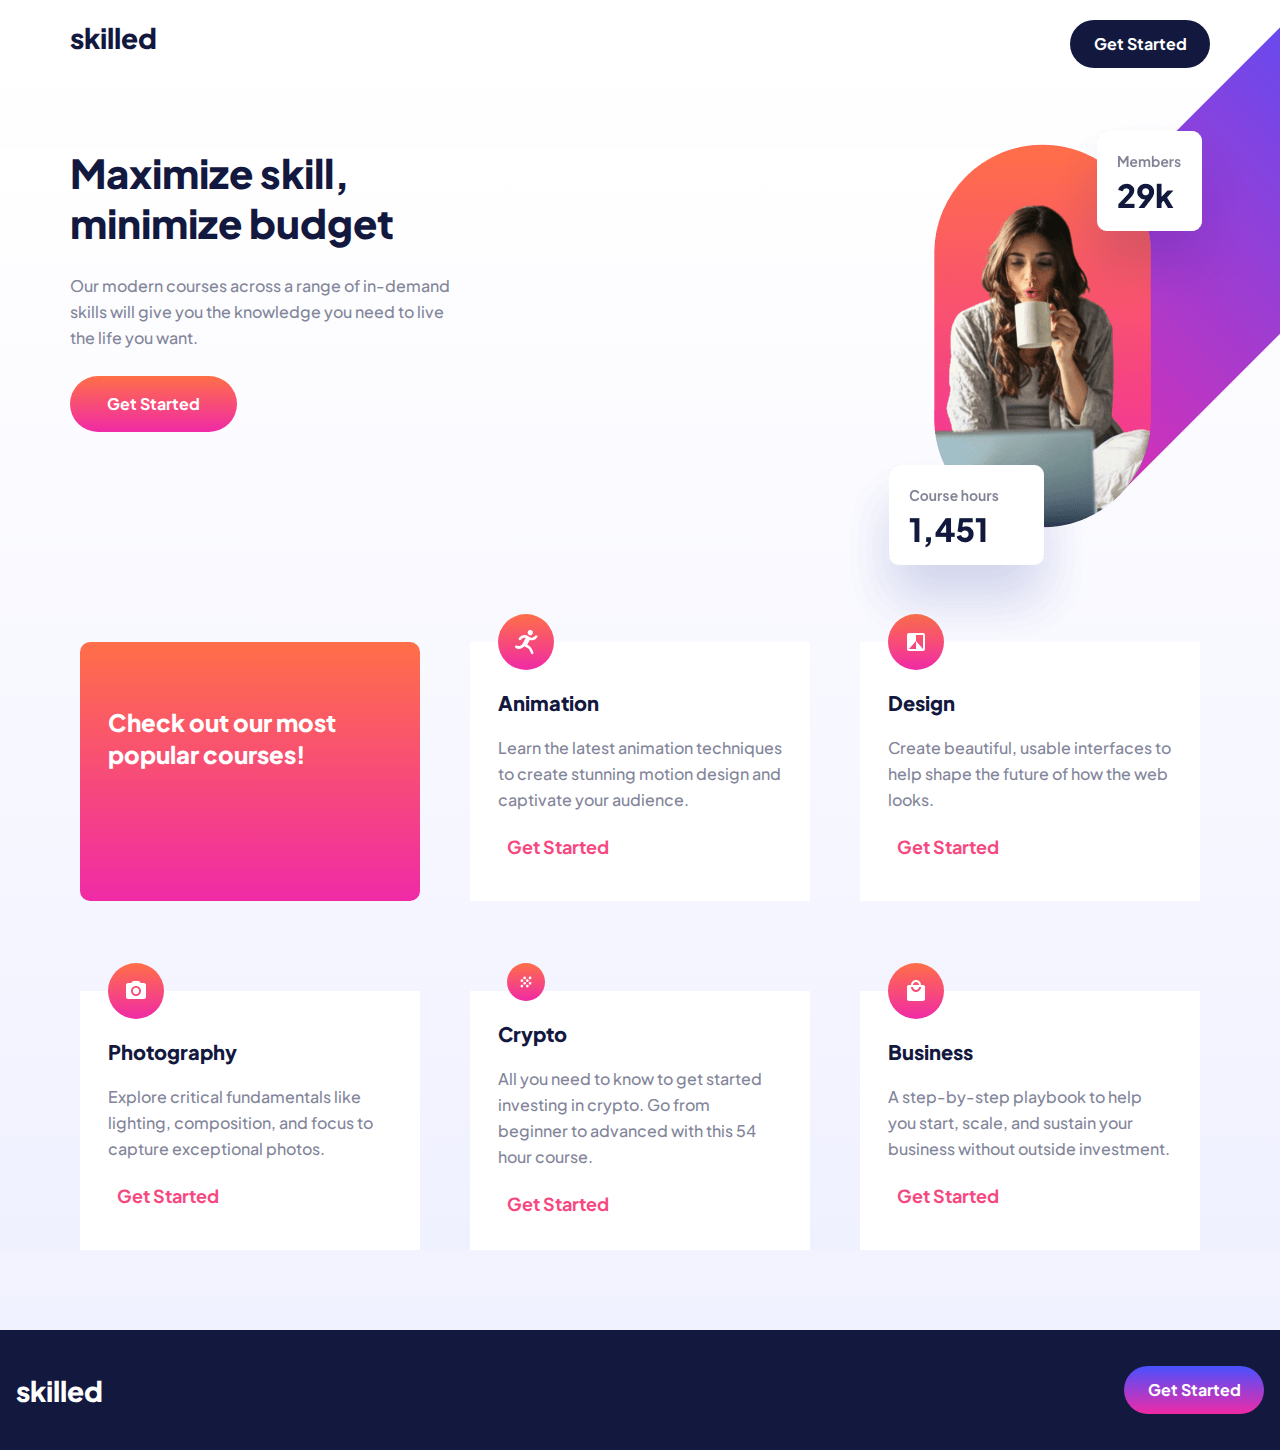
==== index.html @ 927209ea "first commit" ====
<!DOCTYPE html>
<html lang="en">

<head>
  <link rel="stylesheet" href="./reset.css">
  <link rel="preconnect" href="https://fonts.googleapis.com">
  <link rel="preconnect" href="https://fonts.gstatic.com" crossorigin>
  <link href="https://fonts.googleapis.com/css2?family=Plus+Jakarta+Sans:wght@400;500;700;800&display=swap"
    rel="stylesheet">
  <link rel="stylesheet" href="style.css">
  <meta charset="UTF-8">
  <meta http-equiv="X-UA-Compatible" content="IE=edge">
  <meta name="viewport" content="width=device-width, initial-scale=1.0">
  <title>Document</title>
</head>


<body>
  <header>
    <h2 class="header-h2">
      skilled
    </h2>
    <button class="header-button">
      Get Started
    </button>
  </header>
  <main>
    <div class="budget">
      <h1 class="budget-h1">Maximize skill,
        minimize budget</h1>
      <p class="budget-p">Our modern courses across a range of in-demand skills will give you the knowledge you need to
        live the life you
        want.</p>
      <button class="budget-button">Get Started</button>
    </div>
    <div class="profile-picture">
      <img class="mobile-image" src="./image-hero-mobile.png" alt="hero">
      <img class="tablet-image" src="./image-hero-tablet.png" alt="hero">
    </div>


    <div class="card-conteiner">
      <div class="card-header">
        <h5 class="section-h5">
          Check out our most popular courses!
        </h5>
      </div>

      <div class="card">
        <svg width="56" height="56" xmlns="http://www.w3.org/2000/svg">
          <defs>
            <linearGradient x1="50%" y1="0%" x2="50%" y2="100%" id="a">
              <stop stop-color="#FF6F48" offset="0%" />
              <stop stop-color="#F02AA6" offset="100%" />
            </linearGradient>
          </defs>
          <g fill="none" fill-rule="evenodd">
            <circle fill="url(#a)" cx="28" cy="28" r="28" />
            <path
              d="M33.97 20.678c.565-.498.893-1.21.906-1.962A2.706 2.706 0 0 0 32.16 16a2.794 2.794 0 0 0-1.66.603 2.825 2.825 0 0 0-.854 1.962 2.69 2.69 0 0 0 4.325 2.113Zm-8.752.453c0 .05-.05.05-.1.1v.05a6.308 6.308 0 0 0-2.919 1.41c-.503.473-.958.995-1.358 1.559-1.006 1.408 1.358 2.766 2.315 1.358 1.257-1.762 2.816-2.264 4.527-1.71a141.96 141.96 0 0 0-2.717 5.181c-1.107 2.163-3.47 3.874-5.786 2.566a1.402 1.402 0 1 0-1.508 2.364 6.826 6.826 0 0 0 8.704-1.66c.05 0 .153.05.2.05 1.5.624 2.907 1.454 4.177 2.466.603.502 1.66 3.065 2.263 4.376a1.392 1.392 0 0 0 2.113.452c.393-.382.476-.982.202-1.456-.705-1.456-1.862-4.427-2.818-5.135a31.566 31.566 0 0 0-2.364-1.762l.1-.1a16.972 16.972 0 0 0-1.006-.605c.856-1.609 1.711-3.168 2.616-4.728 2.11.667 4.415.19 6.087-1.258.517-.46.973-.984 1.358-1.56.956-1.257-.905-2.515-2.012-1.66a.709.709 0 0 0-.153.202 4.36 4.36 0 0 1-2.013 1.66c-.05.05-.1.05-.1.1h-.051a4.146 4.146 0 0 1-3.622-.452l.101-.101h.05a.383.383 0 0 0-.201-.1 9.292 9.292 0 0 0-.956-.554 7.258 7.258 0 0 0-5.134-1.056l.005.003Z"
              fill="#FFF" fill-rule="nonzero" />
          </g>
        </svg>
        <div class="card-text-conteiner">
          <h3>
            Animation
          </h3>
          <p class="card-p">
            Learn the latest animation techniques to create stunning motion design and captivate your audience.
          </p>
          <button class="card-button">
            Get Started
          </button>
        </div>
      </div>


      <div class="card">
        <svg width="56" height="56" xmlns="http://www.w3.org/2000/svg" xmlns:xlink="http://www.w3.org/1999/xlink">
          <defs>
            <linearGradient x1="50%" y1="0%" x2="50%" y2="100%" id="a">
              <stop stop-color="#FF6F48" offset="0%" />
              <stop stop-color="#F02AA6" offset="100%" />
            </linearGradient>
            <path
              d="M16 0H2C.9 0 0 .9 0 2v14c0 1.1.9 2 2 2h14c1.1 0 2-.9 2-2V2c0-1.1-.9-2-2-2Zm0 16L9 8v8H2l7-8V2h7v14Z"
              id="b" />
          </defs>
          <g fill="none" fill-rule="evenodd">
            <circle fill="url(#a)" cx="28" cy="28" r="28" />
            <use fill="#FFF" xlink:href="#b" transform="translate(19 19)" />
          </g>
        </svg>
        <div class="card-text-conteiner">
          <h3>
            Design
          </h3>
          <p class="card-p">
            Create beautiful, usable interfaces to help shape the future of how the web looks.
          </p>
          <button class="card-button">
            Get Started
          </button>
        </div>
      </div>


      <div class="card">
        <svg width="56" height="56" viewBox="0 0 56 56" fill="none" xmlns="http://www.w3.org/2000/svg">
          <g id="Group 17">
          <circle id="Oval" cx="28" cy="28" r="28" fill="url(#paint0_linear_0_469)"/>
          <path id="Mask" fill-rule="evenodd" clip-rule="evenodd" d="M25 18L23.17 20H20C18.9 20 18 20.9 18 22V34C18 35.1 18.9 36 20 36H36C37.1 36 38 35.1 38 34V22C38 20.9 37.1 20 36 20H32.83L31 18H25ZM31.2 28C31.2 29.7673 29.7673 31.2 28 31.2C26.2327 31.2 24.8 29.7673 24.8 28C24.8 26.2327 26.2327 24.8 28 24.8C29.7673 24.8 31.2 26.2327 31.2 28ZM23 28C23 30.76 25.24 33 28 33C30.76 33 33 30.76 33 28C33 25.24 30.76 23 28 23C25.24 23 23 25.24 23 28Z" fill="white"/>
          <mask id="mask0_0_469" style="mask-type:luminance" maskUnits="userSpaceOnUse" x="18" y="18" width="20" height="18">
          <path id="Mask_2" fill-rule="evenodd" clip-rule="evenodd" d="M25 18L23.17 20H20C18.9 20 18 20.9 18 22V34C18 35.1 18.9 36 20 36H36C37.1 36 38 35.1 38 34V22C38 20.9 37.1 20 36 20H32.83L31 18H25ZM31.2 28C31.2 29.7673 29.7673 31.2 28 31.2C26.2327 31.2 24.8 29.7673 24.8 28C24.8 26.2327 26.2327 24.8 28 24.8C29.7673 24.8 31.2 26.2327 31.2 28ZM23 28C23 30.76 25.24 33 28 33C30.76 33 33 30.76 33 28C33 25.24 30.76 23 28 23C25.24 23 23 25.24 23 28Z" fill="white"/>
          </mask>
          <g mask="url(#mask0_0_469)">
          </g>
          </g>
          <defs>
          <linearGradient id="paint0_linear_0_469" x1="0" y1="0" x2="0" y2="56" gradientUnits="userSpaceOnUse">
          <stop stop-color="#FF6F48"/>
          <stop offset="1" stop-color="#F02AA6"/>
          </linearGradient>
          </defs>
          </svg>
          
        <div class="card-text-conteiner">
          <h3>
            Photography
          </h3>
          <p class="card-p">
            Explore critical fundamentals like lighting, composition, and focus to capture exceptional photos.
          </p>
          <button class="card-button">
            Get Started
          </button>
        </div>
      </div>


      
      <div class="card">
        <svg width="56" height="56" viewBox="0 0 56 56" fill="none" xmlns="http://www.w3.org/2000/svg">
          <g id="Group 20">
          <circle id="Oval" cx="28" cy="28" r="28" fill="url(#paint0_linear_0_443)"/>
          <path id="Mask" fill-rule="evenodd" clip-rule="evenodd" d="M26 28C24.9 28 24 28.9 24 30C24 31.1 24.9 32 26 32C27.1 32 28 31.1 28 30C28 28.9 27.1 28 26 28ZM22 24C20.9 24 20 24.9 20 26C20 27.1 20.9 28 22 28C23.1 28 24 27.1 24 26C24 24.9 23.1 24 22 24ZM22 32C20.9 32 20 32.9 20 34C20 35.1 20.9 36 22 36C23.1 36 24 35.1 24 34C24 32.9 23.1 32 22 32ZM34 24C35.1 24 36 23.1 36 22C36 20.9 35.1 20 34 20C32.9 20 32 20.9 32 22C32 23.1 32.9 24 34 24ZM30 32C28.9 32 28 32.9 28 34C28 35.1 28.9 36 30 36C31.1 36 32 35.1 32 34C32 32.9 31.1 32 30 32ZM34 28C32.9 28 32 28.9 32 30C32 31.1 32.9 32 34 32C35.1 32 36 31.1 36 30C36 28.9 35.1 28 34 28ZM30 24C28.9 24 28 24.9 28 26C28 27.1 28.9 28 30 28C31.1 28 32 27.1 32 26C32 24.9 31.1 24 30 24ZM26 20C24.9 20 24 20.9 24 22C24 23.1 24.9 24 26 24C27.1 24 28 23.1 28 22C28 20.9 27.1 20 26 20Z" fill="white"/>
          <mask id="mask0_0_443" style="mask-type:luminance" maskUnits="userSpaceOnUse" x="20" y="20" width="16" height="16">
          <path id="Mask_2" fill-rule="evenodd" clip-rule="evenodd" d="M26 28C24.9 28 24 28.9 24 30C24 31.1 24.9 32 26 32C27.1 32 28 31.1 28 30C28 28.9 27.1 28 26 28ZM22 24C20.9 24 20 24.9 20 26C20 27.1 20.9 28 22 28C23.1 28 24 27.1 24 26C24 24.9 23.1 24 22 24ZM22 32C20.9 32 20 32.9 20 34C20 35.1 20.9 36 22 36C23.1 36 24 35.1 24 34C24 32.9 23.1 32 22 32ZM34 24C35.1 24 36 23.1 36 22C36 20.9 35.1 20 34 20C32.9 20 32 20.9 32 22C32 23.1 32.9 24 34 24ZM30 32C28.9 32 28 32.9 28 34C28 35.1 28.9 36 30 36C31.1 36 32 35.1 32 34C32 32.9 31.1 32 30 32ZM34 28C32.9 28 32 28.9 32 30C32 31.1 32.9 32 34 32C35.1 32 36 31.1 36 30C36 28.9 35.1 28 34 28ZM30 24C28.9 24 28 24.9 28 26C28 27.1 28.9 28 30 28C31.1 28 32 27.1 32 26C32 24.9 31.1 24 30 24ZM26 20C24.9 20 24 20.9 24 22C24 23.1 24.9 24 26 24C27.1 24 28 23.1 28 22C28 20.9 27.1 20 26 20Z" fill="white"/>
          </mask>
          <g mask="url(#mask0_0_443)">
          </g>
          </g>
          <defs>
          <linearGradient id="paint0_linear_0_443" x1="0" y1="0" x2="0" y2="56" gradientUnits="userSpaceOnUse">
          <stop stop-color="#FF6F48"/>
          <stop offset="1" stop-color="#F02AA6"/>
          </linearGradient>
          </defs>
          </svg>          
        <div class="card-text-conteiner">
          <h3>
            Crypto
          </h3>
          <p class="card-p">
            All you need to know to get started investing in crypto. Go from beginner to advanced with this 54 hour course.
          </p>
          <button class="card-button">
            Get Started
          </button>
        </div>
      </div>


      <div class="card">
        <svg width="56" height="56" viewBox="0 0 56 56" fill="none" xmlns="http://www.w3.org/2000/svg">
          <g id="Group 18">
          <circle id="Oval" cx="28" cy="28" r="28" fill="url(#paint0_linear_0_485)"/>
          <path id="Mask" fill-rule="evenodd" clip-rule="evenodd" d="M35 22H33C33 19.24 30.76 17 28 17C25.24 17 23 19.24 23 22H21C19.9 22 19.01 22.9 19.01 24L19 36C19 37.1 19.9 38 21 38H35C36.1 38 37 37.1 37 36V24C37 22.9 36.1 22 35 22ZM28 19C29.66 19 31 20.34 31 22H25C25 20.34 26.34 19 28 19ZM28 29C25.24 29 23 26.76 23 24H25C25 25.66 26.34 27 28 27C29.66 27 31 25.66 31 24H33C33 26.76 30.76 29 28 29Z" fill="white"/>
          <mask id="mask0_0_485" style="mask-type:luminance" maskUnits="userSpaceOnUse" x="19" y="17" width="18" height="21">
          <path id="Mask_2" fill-rule="evenodd" clip-rule="evenodd" d="M35 22H33C33 19.24 30.76 17 28 17C25.24 17 23 19.24 23 22H21C19.9 22 19.01 22.9 19.01 24L19 36C19 37.1 19.9 38 21 38H35C36.1 38 37 37.1 37 36V24C37 22.9 36.1 22 35 22ZM28 19C29.66 19 31 20.34 31 22H25C25 20.34 26.34 19 28 19ZM28 29C25.24 29 23 26.76 23 24H25C25 25.66 26.34 27 28 27C29.66 27 31 25.66 31 24H33C33 26.76 30.76 29 28 29Z" fill="white"/>
          </mask>
          <g mask="url(#mask0_0_485)">
          </g>
          </g>
          <defs>
          <linearGradient id="paint0_linear_0_485" x1="0" y1="0" x2="0" y2="56" gradientUnits="userSpaceOnUse">
          <stop stop-color="#FF6F48"/>
          <stop offset="1" stop-color="#F02AA6"/>
          </linearGradient>
          </defs>
          </svg>
          
        <div class="card-text-conteiner">
          <h3>
            Business
          </h3>
          <p class="card-p">
            A step-by-step playbook to help you start, scale, and sustain your business without outside investment.
          </p>
          <button class="card-button">
            Get Started
          </button>
        </div>
      </div>



    </div>


  </main>

  <footer>
    <h4 class="footer-h4">
      skilled
    </h4>
    <button class="footer-button">
      Get Started
    </button>
  </footer>
</body>

</html>
---- style.css ----
*{
  margin:0;
  padding:0;
  box-sizing:border-box;
}

body{
  width:100%;
  /* height:100vh; */ 
  /* display:flex; */
  /* flex-direction:column; */
  background:linear-gradient(180deg, #FFFFFF 0%, #F0F1FF 100%);
  overflow-x: hidden;
} 

header{
  padding:16px;
  display:flex;
  justify-content:space-between;
  background:white;
}

.header-h2{
  border-radius: 28px;
  font-family: 'Plus Jakarta Sans';
  font-style: normal;
  font-weight: 800;
  font-size: 28px;
  line-height: 35px;
  color: #13183F;
}

.header-button{
  background: #13183F;
  border-radius: 28px;
  width:140px;
  height:48px;
  font-family: 'Plus Jakarta Sans';
  font-style: normal;
  font-weight: 700;
  font-size: 16px;
  line-height: 28px;
  color: #FFFFFF;
  border:none;
}

.budget-h1{
  font-family: 'Plus Jakarta Sans';
  font-style: normal;
  font-weight: 800;
  font-size: 40px;
  line-height: 50px;
  color: #13183F;
 }

 .budget-p{
  font-family: 'Plus Jakarta Sans';
  font-style: normal;
  font-weight: 500;
  font-size: 16px;
  line-height: 26px;
  color: #83869A;
 }

 .budget-button{
  background: linear-gradient(180deg, #FF6F48 0%, #F02AA6 100%);
  border-radius: 31.5px;
  border:none;
  width:167px;
  height:56px;
  font-family: 'Plus Jakarta Sans';
  font-style: normal;
  font-weight: 700;
  font-size: 16px;
  line-height: 26px;
  color: #FFFFFF;
 }

 .profile-picture{
  display:flex;
  justify-content:center;
 }

 .tablet-image{
  display:none;
 }


 .section-h5{
  font-family: 'Plus Jakarta Sans';
  font-style: normal;
  font-weight: 800;
  font-size: 24px;
  line-height: 32px;
  color: #FFFFFF;
  width:286px;
  height:64px;
  padding:24px 28px 32px 28px;
 }

 h3{
  font-family: 'Plus Jakarta Sans';
  font-style: normal;
  font-weight: 800;
  font-size: 20px;
  line-height: 25px;
  color: #13183F;
 }

 .card-p{
  font-family: 'Plus Jakarta Sans';
  font-style: normal;
  font-weight: 500;
  font-size: 16px;
  line-height: 26px;
  color: #83869A;
 }

 .card-button{
  font-family: 'Plus Jakarta Sans';
  font-style: normal;
  font-weight: 700;
  font-size: 18px;
  line-height: 28px;
  border:none;
  color: #F74780;
  background:white;
  width:120px;
  height:28px;
 }



main{
  padding:16px;
  background: linear-gradient(180deg, #FFFFFF 0%, #F0F1FF 100%);
}

footer{
  background: #13183F;
  margin-top:80px;
  height:120px;
  display:flex;
  justify-content:space-between;
  padding:0 16px;
}

.footer-h4{
  font-family: 'Plus Jakarta Sans';
  font-style: normal;
  font-weight: 800;
  font-size: 28px;
  line-height: 35px;
  color: #FFFf;
  margin-top:43px;
 
}

.footer-button{
  border:none;
  background: linear-gradient(180deg, #4851FF 0%, #F02AA6 100%);
  border-radius: 28px;
  width:140px;
  height:48px;
  font-family: 'Plus Jakarta Sans';
  font-style: normal;
  font-weight: 700;
  font-size: 16px;
  line-height: 28px;
  color: #FFFFFF;
  margin-top:36px;
}


.budget{
  display:flex;
  flex-direction:column;
  gap:25px;
}

.card-conteiner{
  display:flex;
  flex-direction:column;
  gap:50px;
}

.card-header{
  height:120px;
  width:100%;
  background: linear-gradient(180deg, #FF6F48 0%, #F02AA6 100%);
  border-radius: 10px;
  margin-bottom:40px;
}

.card{
  background: #FFFFFF;
  padding:0px 28px 32px 28px;
  display:flex;
  flex-direction:column;
  gap:20px;
}
.card-text-conteiner{
  display:flex;
  flex-direction:column;
  gap:20px;
}

svg{
   margin-top:-28px;
}

/* tablet version */
@media screen and (min-width:768px) {
  .budget{
    width:398px;
  }

  .mobile-image{
    display:none;
  }

  .tablet-image{
    display:block;
    position:absolute;
    top:-70px;;
    right:-300px;
  }

  .card-conteiner{
    margin-top:210px;
    display:flex;
    flex-direction: row;
    flex-wrap:wrap;
    justify-content:center;

  }
  
  .card{
    width:340px;
    height:259px;
  }

  .card-header{
    width:340px;
    height:259px;
  }

  .budget{
    margin-top:60px;
  }

  .section-h5{
    margin-top:40px;
  }

  .header-button{
    z-index: 1;
  }
  
}

/* desktop version */

@media screen and (min-width:1040px) {

main{
  padding:0 70px;
}

.card-conteiner{
  justify-content:center;
}

.tablet-image{
  right:-250px;
}

header{
  padding:20px 70px;
}

.header-button:hover{
  background-color:#666CA3;
}

.budget-button:hover{
  background: linear-gradient(0deg, rgba(255, 255, 255, 0.5), rgba(255, 255, 255, 0.5)), linear-gradient(180deg, #FF6F48 0%, #F02AA6 100%);
}


}
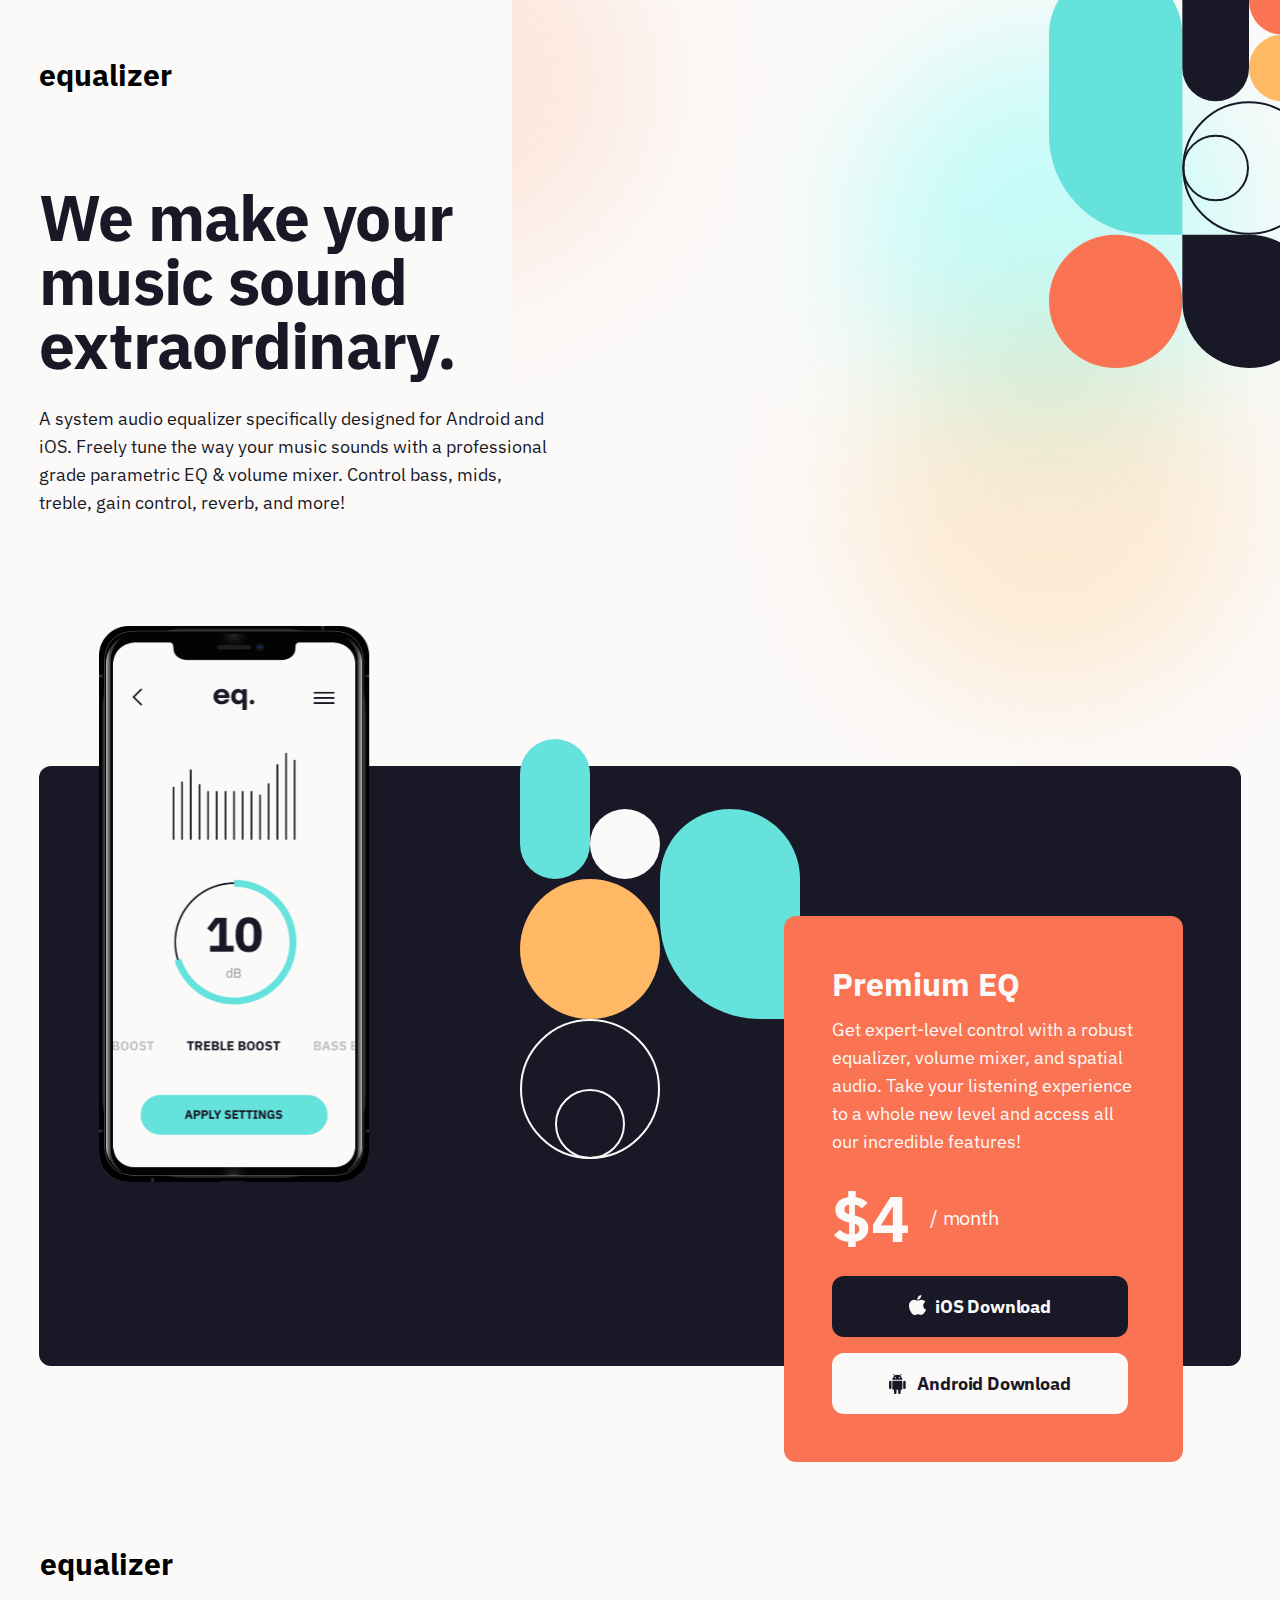
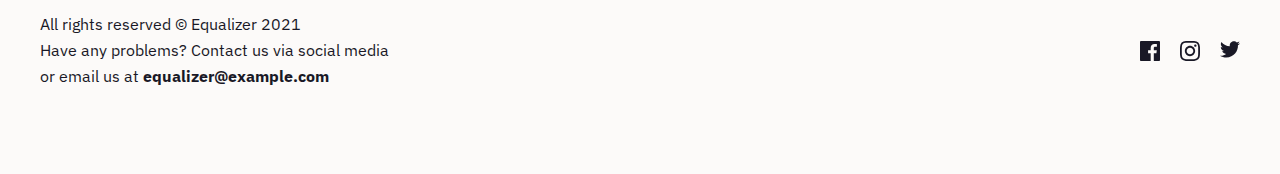
==== commit 735399d2: "create project" ====
--- a/index.html
+++ b/index.html
@@ -1,223 +1,112 @@
 <!DOCTYPE html>
 <html lang="en">
-
 <head>
   <link rel="stylesheet" href="./reset.css">
   <link rel="preconnect" href="https://fonts.googleapis.com">
   <link rel="preconnect" href="https://fonts.gstatic.com" crossorigin>
-  <link href="https://fonts.googleapis.com/css2?family=Plus+Jakarta+Sans:wght@400;500;700;800&display=swap"
-    rel="stylesheet">
+  <link href="https://fonts.googleapis.com/css2?family=IBM+Plex+Sans:wght@400;700&display=swap" rel="stylesheet">
   <link rel="stylesheet" href="style.css">
   <meta charset="UTF-8">
   <meta http-equiv="X-UA-Compatible" content="IE=edge">
   <meta name="viewport" content="width=device-width, initial-scale=1.0">
   <title>Document</title>
 </head>
+<body>
+  <header>
+    <h1 class="header-h">equalizer</h1>
+  </header>
+
+  <img class="multicolor" src="./images/multicolor.svg" alt="">
+  <img class="colorimg" src="./images/color.svg" alt="">
+  <img class="backgroundcolor" src="./images/backgroundcolor.svg" alt="">
+  <img class="ovalsimg" src="./images/ovals.svg" alt="">
+  <img class="desktopovals" src="./images/oval desktop.svg" alt="">
 
 
-<body>
-  <header>
-    <h2 class="header-h2">
-      skilled
-    </h2>
-    <button class="header-button">
-      Get Started
-    </button>
-  </header>
+
   <main>
-    <div class="budget">
-      <h1 class="budget-h1">Maximize skill,
-        minimize budget</h1>
-      <p class="budget-p">Our modern courses across a range of in-demand skills will give you the knowledge you need to
-        live the life you
-        want.</p>
-      <button class="budget-button">Get Started</button>
-    </div>
-    <div class="profile-picture">
-      <img class="mobile-image" src="./image-hero-mobile.png" alt="hero">
-      <img class="tablet-image" src="./image-hero-tablet.png" alt="hero">
+    <div class="textconteiner">
+      <h2 class="textconteiner-h">
+        We make your music sound extraordinary.
+      </h2>
+      <p class="textconteiner-p">
+        A system audio equalizer specifically designed for Android and iOS. Freely tune the way your music sounds with a professional grade parametric EQ & volume mixer. Control bass, mids, treble, gain control, reverb, and more!
+      </p>
     </div>
 
 
-    <div class="card-conteiner">
-      <div class="card-header">
-        <h5 class="section-h5">
-          Check out our most popular courses!
-        </h5>
+    <div class="mobilediv">
+    <div class="blackdiv">
+      <img class="backgroundimg" src="./images/background.svg" alt="background">
+      <img class="mobileimage" src="./images/Group-5.svg" alt="mobileimage">
+      <img class="tabletmobimg" src="./images/tablet-imgmob.svg" alt="">
+
+      <div class="reddiv">
+        <h2 class="reddiv-h">
+          Premium EQ
+        </h2>
+        <p class="reddiv-p">
+          Get expert-level control with a robust equalizer, volume mixer, and spatial audio. Take your listening experience to a whole new level and access all our incredible features!
+        </p>
+        <div class="dollardiv">
+          <h2 class="dollar-h">
+            $4
+          </h2>
+          <p class="dollar-p">
+            / month
+          </p>
+        </div>
+        <div class="buttondiv">
+        <button class="applebutton">
+          <img class="appleimg" src="./images/Combined Shape.svg" alt="">
+          iOS Download
+        </button>
+        <button class="androidbutton">
+          <img class="androidimg" src="./images/Combined Shape (1).svg" alt="">
+          Android Download
+        </button>
+      </div>
+        
       </div>
 
-      <div class="card">
-        <svg width="56" height="56" xmlns="http://www.w3.org/2000/svg">
-          <defs>
-            <linearGradient x1="50%" y1="0%" x2="50%" y2="100%" id="a">
-              <stop stop-color="#FF6F48" offset="0%" />
-              <stop stop-color="#F02AA6" offset="100%" />
-            </linearGradient>
-          </defs>
-          <g fill="none" fill-rule="evenodd">
-            <circle fill="url(#a)" cx="28" cy="28" r="28" />
-            <path
-              d="M33.97 20.678c.565-.498.893-1.21.906-1.962A2.706 2.706 0 0 0 32.16 16a2.794 2.794 0 0 0-1.66.603 2.825 2.825 0 0 0-.854 1.962 2.69 2.69 0 0 0 4.325 2.113Zm-8.752.453c0 .05-.05.05-.1.1v.05a6.308 6.308 0 0 0-2.919 1.41c-.503.473-.958.995-1.358 1.559-1.006 1.408 1.358 2.766 2.315 1.358 1.257-1.762 2.816-2.264 4.527-1.71a141.96 141.96 0 0 0-2.717 5.181c-1.107 2.163-3.47 3.874-5.786 2.566a1.402 1.402 0 1 0-1.508 2.364 6.826 6.826 0 0 0 8.704-1.66c.05 0 .153.05.2.05 1.5.624 2.907 1.454 4.177 2.466.603.502 1.66 3.065 2.263 4.376a1.392 1.392 0 0 0 2.113.452c.393-.382.476-.982.202-1.456-.705-1.456-1.862-4.427-2.818-5.135a31.566 31.566 0 0 0-2.364-1.762l.1-.1a16.972 16.972 0 0 0-1.006-.605c.856-1.609 1.711-3.168 2.616-4.728 2.11.667 4.415.19 6.087-1.258.517-.46.973-.984 1.358-1.56.956-1.257-.905-2.515-2.012-1.66a.709.709 0 0 0-.153.202 4.36 4.36 0 0 1-2.013 1.66c-.05.05-.1.05-.1.1h-.051a4.146 4.146 0 0 1-3.622-.452l.101-.101h.05a.383.383 0 0 0-.201-.1 9.292 9.292 0 0 0-.956-.554 7.258 7.258 0 0 0-5.134-1.056l.005.003Z"
-              fill="#FFF" fill-rule="nonzero" />
-          </g>
-        </svg>
-        <div class="card-text-conteiner">
-          <h3>
-            Animation
-          </h3>
-          <p class="card-p">
-            Learn the latest animation techniques to create stunning motion design and captivate your audience.
-          </p>
-          <button class="card-button">
-            Get Started
-          </button>
-        </div>
-      </div>
-
-
-      <div class="card">
-        <svg width="56" height="56" xmlns="http://www.w3.org/2000/svg" xmlns:xlink="http://www.w3.org/1999/xlink">
-          <defs>
-            <linearGradient x1="50%" y1="0%" x2="50%" y2="100%" id="a">
-              <stop stop-color="#FF6F48" offset="0%" />
-              <stop stop-color="#F02AA6" offset="100%" />
-            </linearGradient>
-            <path
-              d="M16 0H2C.9 0 0 .9 0 2v14c0 1.1.9 2 2 2h14c1.1 0 2-.9 2-2V2c0-1.1-.9-2-2-2Zm0 16L9 8v8H2l7-8V2h7v14Z"
-              id="b" />
-          </defs>
-          <g fill="none" fill-rule="evenodd">
-            <circle fill="url(#a)" cx="28" cy="28" r="28" />
-            <use fill="#FFF" xlink:href="#b" transform="translate(19 19)" />
-          </g>
-        </svg>
-        <div class="card-text-conteiner">
-          <h3>
-            Design
-          </h3>
-          <p class="card-p">
-            Create beautiful, usable interfaces to help shape the future of how the web looks.
-          </p>
-          <button class="card-button">
-            Get Started
-          </button>
-        </div>
-      </div>
-
-
-      <div class="card">
-        <svg width="56" height="56" viewBox="0 0 56 56" fill="none" xmlns="http://www.w3.org/2000/svg">
-          <g id="Group 17">
-          <circle id="Oval" cx="28" cy="28" r="28" fill="url(#paint0_linear_0_469)"/>
-          <path id="Mask" fill-rule="evenodd" clip-rule="evenodd" d="M25 18L23.17 20H20C18.9 20 18 20.9 18 22V34C18 35.1 18.9 36 20 36H36C37.1 36 38 35.1 38 34V22C38 20.9 37.1 20 36 20H32.83L31 18H25ZM31.2 28C31.2 29.7673 29.7673 31.2 28 31.2C26.2327 31.2 24.8 29.7673 24.8 28C24.8 26.2327 26.2327 24.8 28 24.8C29.7673 24.8 31.2 26.2327 31.2 28ZM23 28C23 30.76 25.24 33 28 33C30.76 33 33 30.76 33 28C33 25.24 30.76 23 28 23C25.24 23 23 25.24 23 28Z" fill="white"/>
-          <mask id="mask0_0_469" style="mask-type:luminance" maskUnits="userSpaceOnUse" x="18" y="18" width="20" height="18">
-          <path id="Mask_2" fill-rule="evenodd" clip-rule="evenodd" d="M25 18L23.17 20H20C18.9 20 18 20.9 18 22V34C18 35.1 18.9 36 20 36H36C37.1 36 38 35.1 38 34V22C38 20.9 37.1 20 36 20H32.83L31 18H25ZM31.2 28C31.2 29.7673 29.7673 31.2 28 31.2C26.2327 31.2 24.8 29.7673 24.8 28C24.8 26.2327 26.2327 24.8 28 24.8C29.7673 24.8 31.2 26.2327 31.2 28ZM23 28C23 30.76 25.24 33 28 33C30.76 33 33 30.76 33 28C33 25.24 30.76 23 28 23C25.24 23 23 25.24 23 28Z" fill="white"/>
-          </mask>
-          <g mask="url(#mask0_0_469)">
-          </g>
-          </g>
-          <defs>
-          <linearGradient id="paint0_linear_0_469" x1="0" y1="0" x2="0" y2="56" gradientUnits="userSpaceOnUse">
-          <stop stop-color="#FF6F48"/>
-          <stop offset="1" stop-color="#F02AA6"/>
-          </linearGradient>
-          </defs>
-          </svg>
-          
-        <div class="card-text-conteiner">
-          <h3>
-            Photography
-          </h3>
-          <p class="card-p">
-            Explore critical fundamentals like lighting, composition, and focus to capture exceptional photos.
-          </p>
-          <button class="card-button">
-            Get Started
-          </button>
-        </div>
-      </div>
-
-
-      
-      <div class="card">
-        <svg width="56" height="56" viewBox="0 0 56 56" fill="none" xmlns="http://www.w3.org/2000/svg">
-          <g id="Group 20">
-          <circle id="Oval" cx="28" cy="28" r="28" fill="url(#paint0_linear_0_443)"/>
-          <path id="Mask" fill-rule="evenodd" clip-rule="evenodd" d="M26 28C24.9 28 24 28.9 24 30C24 31.1 24.9 32 26 32C27.1 32 28 31.1 28 30C28 28.9 27.1 28 26 28ZM22 24C20.9 24 20 24.9 20 26C20 27.1 20.9 28 22 28C23.1 28 24 27.1 24 26C24 24.9 23.1 24 22 24ZM22 32C20.9 32 20 32.9 20 34C20 35.1 20.9 36 22 36C23.1 36 24 35.1 24 34C24 32.9 23.1 32 22 32ZM34 24C35.1 24 36 23.1 36 22C36 20.9 35.1 20 34 20C32.9 20 32 20.9 32 22C32 23.1 32.9 24 34 24ZM30 32C28.9 32 28 32.9 28 34C28 35.1 28.9 36 30 36C31.1 36 32 35.1 32 34C32 32.9 31.1 32 30 32ZM34 28C32.9 28 32 28.9 32 30C32 31.1 32.9 32 34 32C35.1 32 36 31.1 36 30C36 28.9 35.1 28 34 28ZM30 24C28.9 24 28 24.9 28 26C28 27.1 28.9 28 30 28C31.1 28 32 27.1 32 26C32 24.9 31.1 24 30 24ZM26 20C24.9 20 24 20.9 24 22C24 23.1 24.9 24 26 24C27.1 24 28 23.1 28 22C28 20.9 27.1 20 26 20Z" fill="white"/>
-          <mask id="mask0_0_443" style="mask-type:luminance" maskUnits="userSpaceOnUse" x="20" y="20" width="16" height="16">
-          <path id="Mask_2" fill-rule="evenodd" clip-rule="evenodd" d="M26 28C24.9 28 24 28.9 24 30C24 31.1 24.9 32 26 32C27.1 32 28 31.1 28 30C28 28.9 27.1 28 26 28ZM22 24C20.9 24 20 24.9 20 26C20 27.1 20.9 28 22 28C23.1 28 24 27.1 24 26C24 24.9 23.1 24 22 24ZM22 32C20.9 32 20 32.9 20 34C20 35.1 20.9 36 22 36C23.1 36 24 35.1 24 34C24 32.9 23.1 32 22 32ZM34 24C35.1 24 36 23.1 36 22C36 20.9 35.1 20 34 20C32.9 20 32 20.9 32 22C32 23.1 32.9 24 34 24ZM30 32C28.9 32 28 32.9 28 34C28 35.1 28.9 36 30 36C31.1 36 32 35.1 32 34C32 32.9 31.1 32 30 32ZM34 28C32.9 28 32 28.9 32 30C32 31.1 32.9 32 34 32C35.1 32 36 31.1 36 30C36 28.9 35.1 28 34 28ZM30 24C28.9 24 28 24.9 28 26C28 27.1 28.9 28 30 28C31.1 28 32 27.1 32 26C32 24.9 31.1 24 30 24ZM26 20C24.9 20 24 20.9 24 22C24 23.1 24.9 24 26 24C27.1 24 28 23.1 28 22C28 20.9 27.1 20 26 20Z" fill="white"/>
-          </mask>
-          <g mask="url(#mask0_0_443)">
-          </g>
-          </g>
-          <defs>
-          <linearGradient id="paint0_linear_0_443" x1="0" y1="0" x2="0" y2="56" gradientUnits="userSpaceOnUse">
-          <stop stop-color="#FF6F48"/>
-          <stop offset="1" stop-color="#F02AA6"/>
-          </linearGradient>
-          </defs>
-          </svg>          
-        <div class="card-text-conteiner">
-          <h3>
-            Crypto
-          </h3>
-          <p class="card-p">
-            All you need to know to get started investing in crypto. Go from beginner to advanced with this 54 hour course.
-          </p>
-          <button class="card-button">
-            Get Started
-          </button>
-        </div>
-      </div>
-
-
-      <div class="card">
-        <svg width="56" height="56" viewBox="0 0 56 56" fill="none" xmlns="http://www.w3.org/2000/svg">
-          <g id="Group 18">
-          <circle id="Oval" cx="28" cy="28" r="28" fill="url(#paint0_linear_0_485)"/>
-          <path id="Mask" fill-rule="evenodd" clip-rule="evenodd" d="M35 22H33C33 19.24 30.76 17 28 17C25.24 17 23 19.24 23 22H21C19.9 22 19.01 22.9 19.01 24L19 36C19 37.1 19.9 38 21 38H35C36.1 38 37 37.1 37 36V24C37 22.9 36.1 22 35 22ZM28 19C29.66 19 31 20.34 31 22H25C25 20.34 26.34 19 28 19ZM28 29C25.24 29 23 26.76 23 24H25C25 25.66 26.34 27 28 27C29.66 27 31 25.66 31 24H33C33 26.76 30.76 29 28 29Z" fill="white"/>
-          <mask id="mask0_0_485" style="mask-type:luminance" maskUnits="userSpaceOnUse" x="19" y="17" width="18" height="21">
-          <path id="Mask_2" fill-rule="evenodd" clip-rule="evenodd" d="M35 22H33C33 19.24 30.76 17 28 17C25.24 17 23 19.24 23 22H21C19.9 22 19.01 22.9 19.01 24L19 36C19 37.1 19.9 38 21 38H35C36.1 38 37 37.1 37 36V24C37 22.9 36.1 22 35 22ZM28 19C29.66 19 31 20.34 31 22H25C25 20.34 26.34 19 28 19ZM28 29C25.24 29 23 26.76 23 24H25C25 25.66 26.34 27 28 27C29.66 27 31 25.66 31 24H33C33 26.76 30.76 29 28 29Z" fill="white"/>
-          </mask>
-          <g mask="url(#mask0_0_485)">
-          </g>
-          </g>
-          <defs>
-          <linearGradient id="paint0_linear_0_485" x1="0" y1="0" x2="0" y2="56" gradientUnits="userSpaceOnUse">
-          <stop stop-color="#FF6F48"/>
-          <stop offset="1" stop-color="#F02AA6"/>
-          </linearGradient>
-          </defs>
-          </svg>
-          
-        <div class="card-text-conteiner">
-          <h3>
-            Business
-          </h3>
-          <p class="card-p">
-            A step-by-step playbook to help you start, scale, and sustain your business without outside investment.
-          </p>
-          <button class="card-button">
-            Get Started
-          </button>
-        </div>
-      </div>
-
+    </div>
 
 
     </div>
 
 
+
   </main>
 
   <footer>
-    <h4 class="footer-h4">
-      skilled
-    </h4>
-    <button class="footer-button">
-      Get Started
-    </button>
+    <div class="footertext">
+    <h2>
+      equalizer
+    </h2>
+    <p>
+      All rights reserved © Equalizer 2021<br/>
+      Have any problems? Contact us via social media or email us at <span> equalizer@example.com</span>
+    </p>
+  </div>
+   <div class="icondiv">
+      <!-- <img class="facebook" src="./images/facebook.svg" alt=""> -->
+      <svg class="icon" width="20" height="20" viewBox="0 0 20 20" fill="none" xmlns="http://www.w3.org/2000/svg">
+        <path d="M18.8958 0H1.10417C0.494167 0 0 0.494167 0 1.10417V18.8967C0 19.5058 0.494167 20 1.10417 20H10.6833V12.255H8.07667V9.23667H10.6833V7.01083C10.6833 4.4275 12.2608 3.02083 14.5658 3.02083C15.67 3.02083 16.6183 3.10333 16.895 3.14V5.84L15.2967 5.84083C14.0433 5.84083 13.8008 6.43667 13.8008 7.31V9.2375H16.79L16.4008 12.2558H13.8008V20H18.8975C19.5058 20 20 19.5058 20 18.8958V1.10417C20 0.494167 19.5058 0 18.8958 0Z" fill="#191826"/>
+        </svg>
+        <svg class="icon" width="20" height="20" viewBox="0 0 20 20" fill="none" xmlns="http://www.w3.org/2000/svg">
+          <path fill-rule="evenodd" clip-rule="evenodd" d="M10 0C7.28417 0 6.94417 0.0116667 5.8775 0.06C2.24583 0.226667 0.2275 2.24167 0.0608333 5.87667C0.0116667 6.94417 0 7.28417 0 10C0 12.7158 0.0116667 13.0567 0.06 14.1233C0.226667 17.755 2.24167 19.7733 5.87667 19.94C6.94417 19.9883 7.28417 20 10 20C12.7158 20 13.0567 19.9883 14.1233 19.94C17.7517 19.7733 19.775 17.7583 19.9392 14.1233C19.9883 13.0567 20 12.7158 20 10C20 7.28417 19.9883 6.94417 19.94 5.8775C19.7767 2.24917 17.7592 0.2275 14.1242 0.0608333C13.0567 0.0116667 12.7158 0 10 0ZM10 1.8025C12.67 1.8025 12.9867 1.8125 14.0417 1.86083C16.7517 1.98417 18.0175 3.27 18.1408 5.96C18.1892 7.01417 18.1983 7.33083 18.1983 10.0008C18.1983 12.6717 18.1883 12.9875 18.1408 14.0417C18.0167 16.7292 16.7542 18.0175 14.0417 18.1408C12.9867 18.1892 12.6717 18.1992 10 18.1992C7.33 18.1992 7.01333 18.1892 5.95917 18.1408C3.2425 18.0167 1.98333 16.725 1.86 14.0408C1.81167 12.9867 1.80167 12.6708 1.80167 10C1.80167 7.33 1.8125 7.01417 1.86 5.95917C1.98417 3.27 3.24667 1.98333 5.95917 1.86C7.01417 1.8125 7.33 1.8025 10 1.8025ZM4.865 10C4.865 7.16417 7.16417 4.865 10 4.865C12.8358 4.865 15.135 7.16417 15.135 10C15.135 12.8367 12.8358 15.1358 10 15.1358C7.16417 15.1358 4.865 12.8358 4.865 10ZM10 13.3333C8.15917 13.3333 6.66667 11.8417 6.66667 10C6.66667 8.15917 8.15917 6.66667 10 6.66667C11.8408 6.66667 13.3333 8.15917 13.3333 10C13.3333 11.8417 11.8408 13.3333 10 13.3333ZM14.1375 4.6625C14.1375 4 14.675 3.4625 15.3383 3.4625C16.0008 3.4625 16.5375 4 16.5375 4.6625C16.5375 5.325 16.0008 5.8625 15.3383 5.8625C14.675 5.8625 14.1375 5.325 14.1375 4.6625Z" fill="#191826"/>
+          </svg>
+          <svg class="icon" width="20" height="17" viewBox="0 0 20 17" fill="none" xmlns="http://www.w3.org/2000/svg">
+            <path d="M20 2.17215C19.2642 2.49882 18.4733 2.71882 17.6433 2.81799C18.4908 2.31049 19.1417 1.50632 19.4475 0.547986C18.655 1.01799 17.7767 1.35965 16.8417 1.54382C16.0942 0.746319 15.0267 0.247986 13.8467 0.247986C11.1975 0.247986 9.25083 2.71965 9.84917 5.28549C6.44 5.11465 3.41667 3.48132 1.3925 0.998819C0.3175 2.84299 0.835 5.25549 2.66167 6.47715C1.99 6.45549 1.35667 6.27132 0.804167 5.96382C0.759167 7.86465 2.12167 9.64299 4.095 10.0388C3.5175 10.1955 2.885 10.2322 2.24167 10.1088C2.76333 11.7388 4.27833 12.9247 6.075 12.958C4.35 14.3105 2.17667 14.9147 0 14.658C1.81583 15.8222 3.97333 16.5013 6.29 16.5013C13.9083 16.5013 18.2125 10.0672 17.9525 4.29632C18.7542 3.71715 19.45 2.99465 20 2.17215Z" fill="#191826"/>
+            </svg>
+            
+          
+        
+      <!-- <img class="instagram" src="./images/instagram.svg.svg" alt=""> -->
+      <!-- <img class="twiter" src="./images/twiter.svg.svg" alt=""> -->
+   </div>
+
   </footer>
+  
 </body>
-
 </html>--- a/style.css
+++ b/style.css
@@ -4,288 +4,545 @@
   box-sizing:border-box;
 }
 
+
 body{
-  width:100%;
-  /* height:100vh; */ 
-  /* display:flex; */
-  /* flex-direction:column; */
-  background:linear-gradient(180deg, #FFFFFF 0%, #F0F1FF 100%);
-  overflow-x: hidden;
-} 
+  background: #FCFAF9;
+}
+
+.colorimg{
+  position:absolute;
+  top:0;
+  right:0;
+}
 
 header{
-  padding:16px;
-  display:flex;
-  justify-content:space-between;
-  background:white;
-}
-
-.header-h2{
-  border-radius: 28px;
-  font-family: 'Plus Jakarta Sans';
-  font-style: normal;
-  font-weight: 800;
-  font-size: 28px;
-  line-height: 35px;
-  color: #13183F;
-}
-
-.header-button{
-  background: #13183F;
-  border-radius: 28px;
-  width:140px;
-  height:48px;
-  font-family: 'Plus Jakarta Sans';
-  font-style: normal;
-  font-weight: 700;
-  font-size: 16px;
-  line-height: 28px;
-  color: #FFFFFF;
-  border:none;
-}
-
-.budget-h1{
-  font-family: 'Plus Jakarta Sans';
-  font-style: normal;
-  font-weight: 800;
+  margin-top:40px;
+  padding:0 24px;
+  font-family: 'IBM Plex Sans';
+  font-style: normal;
+  font-weight: 700;
+  font-size: 30px;
+}
+
+
+.textconteiner{
+  margin-top:64px;
+  padding:0 24px;
+}
+
+.textconteiner-h{
+
+  font-family: 'IBM Plex Sans';
+  font-style: normal;
+  font-weight: 700;
   font-size: 40px;
-  line-height: 50px;
-  color: #13183F;
- }
-
- .budget-p{
-  font-family: 'Plus Jakarta Sans';
+  line-height: 48px;
+  letter-spacing: -0.454545px;
+  color: #191826;
+}
+
+.textconteiner-p{
+  margin-top:20px;
+  width:326px;
+  font-family: 'IBM Plex Sans';
   font-style: normal;
   font-weight: 500;
   font-size: 16px;
   line-height: 26px;
-  color: #83869A;
- }
-
- .budget-button{
-  background: linear-gradient(180deg, #FF6F48 0%, #F02AA6 100%);
-  border-radius: 31.5px;
+  color: #191826;
+  
+}
+
+.blackdiv{
+  position: relative;
+  display:flex;
+  justify-content:center;
+  margin-top:166px;
+  width:100%;
+  height:600px;
+  background: #191826;
+  border-radius: 12px;
+}
+
+.backgroundimg{
+  width:280px;
+  height:420px;
+}
+
+.mobileimage{
+  top:-100px;
+  position:absolute;
+}
+
+.reddiv{
+  padding:0 36px;
+  top:385px;
+  position:absolute;
+  background: #FA7453;
+  border-radius: 12px; 
+  width:375px;
+  height:546px;
+}
+
+.reddiv-h{
+  margin-top:48px;
+  font-family: 'IBM Plex Sans';
+  font-style: normal;
+  font-weight: 700;
+  font-size: 32px;
+  line-height: 40px;
+  color: #FCFAF9;
+}
+
+.reddiv-p{
+  margin-top:12px;
+  font-family: 'IBM Plex Sans';
+  font-style: normal;
+  font-weight: 400;
+  font-size: 18px;
+  line-height: 28px;
+  color: #FCFAF9;
+}
+
+.dollardiv{
+  margin-top:36px;
+  display:flex;
+}
+
+.dollar-h{
+  font-family: 'IBM Plex Sans';
+  font-style: normal;
+  font-weight: 700;
+  font-size: 65px;
+  line-height: 52px;
+  color: #FCFAF9;
+}
+
+.dollar-p{
+  margin-top:10px;
+  margin-left:20px;
+  font-family: 'IBM Plex Sans';
+  font-style: normal;
+  font-weight: 400;
+  font-size: 20px;
+  line-height: 32px;
+  letter-spacing: -0.2px;
+  color: #FCFAF9;
+}
+
+.applebutton{
+  margin-top:32px;
+  background: #191826;
+  width:296px;
+  height:61px;
   border:none;
-  width:167px;
-  height:56px;
-  font-family: 'Plus Jakarta Sans';
-  font-style: normal;
-  font-weight: 700;
+  border-radius:12px;
+  font-family: 'IBM Plex Sans';
+  font-style: normal;
+  font-weight: 700;
+  font-size: 18px;
+  line-height: 32px;
+  text-align: center;
+  letter-spacing: -0.18px;
+  color: #FCFAF9;
+}
+
+.androidbutton{
+  margin-top:16px;
+  width:296px;
+  height:61px;
+  background: #FCFAF9;
+  border-radius: 12px;
+  border:none;
+  font-family: 'IBM Plex Sans';
+  font-style: normal;
+  font-weight: 700;
+  font-size: 18px;
+  line-height: 32px;
+  text-align: center;
+  letter-spacing: -0.18px;
+  color: #191826;
+}
+
+.applebutton{
+  display:flex;
+  align-items: center;
+  justify-content: center;
+  gap:8px;
+}
+
+.appleimg{
+  margin-bottom:3px;
+}
+
+
+.androidbutton{
+  display:flex;
+  justify-content:center;
+  align-items:center;
+  gap:11px;
+}
+
+footer{
+  padding-left:24px;
+  padding-right:24px;
+  padding-bottom:80px;
+  margin-top:400px;
+}
+footer h2{ 
+  font-family: 'IBM Plex Sans';
+  font-style: normal;
+  font-weight: 700;
+  font-size: 30px;
+}
+footer p{
+  margin-top:32px;
+  font-family: 'IBM Plex Sans';
+  font-style: normal;
+  font-weight: 400;
   font-size: 16px;
   line-height: 26px;
-  color: #FFFFFF;
- }
-
- .profile-picture{
+  color: #191826;
+}
+footer span{
+  font-weight:700;
+
+}
+
+.icondiv{
+  margin-top:64px;
   display:flex;
-  justify-content:center;
- }
-
- .tablet-image{
+  gap:20px;
+}
+
+.backgroundcolor{
   display:none;
- }
-
-
- .section-h5{
-  font-family: 'Plus Jakarta Sans';
-  font-style: normal;
-  font-weight: 800;
-  font-size: 24px;
-  line-height: 32px;
-  color: #FFFFFF;
-  width:286px;
-  height:64px;
-  padding:24px 28px 32px 28px;
- }
-
- h3{
-  font-family: 'Plus Jakarta Sans';
-  font-style: normal;
-  font-weight: 800;
-  font-size: 20px;
-  line-height: 25px;
-  color: #13183F;
- }
-
- .card-p{
-  font-family: 'Plus Jakarta Sans';
-  font-style: normal;
-  font-weight: 500;
-  font-size: 16px;
-  line-height: 26px;
-  color: #83869A;
- }
-
- .card-button{
-  font-family: 'Plus Jakarta Sans';
-  font-style: normal;
-  font-weight: 700;
-  font-size: 18px;
-  line-height: 28px;
-  border:none;
-  color: #F74780;
-  background:white;
-  width:120px;
-  height:28px;
- }
-
-
-
-main{
-  padding:16px;
-  background: linear-gradient(180deg, #FFFFFF 0%, #F0F1FF 100%);
-}
-
-footer{
-  background: #13183F;
-  margin-top:80px;
-  height:120px;
-  display:flex;
-  justify-content:space-between;
-  padding:0 16px;
-}
-
-.footer-h4{
-  font-family: 'Plus Jakarta Sans';
-  font-style: normal;
-  font-weight: 800;
-  font-size: 28px;
-  line-height: 35px;
-  color: #FFFf;
-  margin-top:43px;
+}
+
+.ovalsimg{
+  display:none;
+}
+
+.tabletmobimg{
+  display:none;
+}
+
+.multicolor{
+  display:none;
+}
+
+.desktopovals{
+  display:none;
+}
+
+
+
+/* tablet version */
+
+
+
+@media screen and (min-width:768px){
+
+  .textconteiner{
+    padding:0 39px;
+  }
+
+
+  header{
+    padding:0 39px;
+    margin-top:60px;
+  }
+
+  .textconteiner{
+    margin-top:95px;
+  }
+  .textconteiner-h{
+    width:520px;
+    font-family: 'IBM Plex Sans';
+    font-style: normal;
+    font-weight: 700;
+    font-size: 64px;
+    line-height: 64px;
+    letter-spacing: -0.727273px;
+    color: #191826;
+  }
+
+  .textconteiner-p{
+    margin-top:28px;
+    width:514px;
+    font-family: 'IBM Plex Sans';
+    font-style: normal;
+    font-weight: 400;
+    font-size: 18px;
+    line-height: 28px;
+    color: #191826; 
+  }
+
+  .colorimg{
+    display:none;
+  }
+
+  .ovalsimg{
+    display: block;
+    position:absolute;
+    top:0;
+    right:0;
+  }
+
+  .backgroundcolor{
+    display: block;
+    position:absolute;
+    top:0;
+    right:0px;
+    
+  }
+
+  .mobilediv{
+    padding:0 39px;
+    margin-top:249px;
+  }
+
+  .mobileimage{
+    display:none;
+  }
+
+  .backgroundimg{
+    margin-top:-27px;
+    margin-right:-40px;
+  }
+
+  .reddiv{
+    padding:0 48px;
+    width:399px;
+    right:58px;
+    top:150px;
+  }
+
+  .tabletmobimg{
+    display: block;
+    position:absolute;
+    left:60px;
+    top:-140px;
+  }
+
+   footer{
+     margin-top:183px;
+     padding:0 40px;
+     display:flex;
+     justify-content: space-between;
+     align-items:center;
+     margin-bottom:85px;
+  
  
-}
-
-.footer-button{
-  border:none;
-  background: linear-gradient(180deg, #4851FF 0%, #F02AA6 100%);
-  border-radius: 28px;
-  width:140px;
-  height:48px;
-  font-family: 'Plus Jakarta Sans';
-  font-style: normal;
-  font-weight: 700;
-  font-size: 16px;
-  line-height: 28px;
-  color: #FFFFFF;
-  margin-top:36px;
-}
-
-
-.budget{
-  display:flex;
-  flex-direction:column;
-  gap:25px;
-}
-
-.card-conteiner{
-  display:flex;
-  flex-direction:column;
-  gap:50px;
-}
-
-.card-header{
-  height:120px;
-  width:100%;
-  background: linear-gradient(180deg, #FF6F48 0%, #F02AA6 100%);
-  border-radius: 10px;
-  margin-bottom:40px;
-}
-
-.card{
-  background: #FFFFFF;
-  padding:0px 28px 32px 28px;
-  display:flex;
-  flex-direction:column;
-  gap:20px;
-}
-.card-text-conteiner{
-  display:flex;
-  flex-direction:column;
-  gap:20px;
-}
-
-svg{
-   margin-top:-28px;
-}
-
-/* tablet version */
-@media screen and (min-width:768px) {
-  .budget{
-    width:398px;
-  }
-
-  .mobile-image{
+   }
+   
+   .footertext{
+
+   }
+
+
+  footer p{
+    width:366px;
+    font-family: 'IBM Plex Sans';
+    font-style: normal;
+    font-weight: 400;
+    font-size: 16px;
+    line-height: 26px;
+    color: #191826;
+    
+  }
+
+  .multicolor{
     display:none;
   }
 
-  .tablet-image{
+
+
+
+  
+}
+
+
+/* desktop version */
+
+
+@media screen and (min-width:1440px) {
+
+  .multicolor{
+    display: block;
+    position:absolute;
+    top:0;
+    right:0;
+  }
+
+  .backgroundcolor{
+    display:none;
+  }
+
+  .ovalsimg{
+    display:none;
+  }
+
+  .desktopovals{
+    position: absolute;
     display:block;
-    position:absolute;
-    top:-70px;;
-    right:-300px;
-  }
-
-  .card-conteiner{
-    margin-top:210px;
+    top:0;
+    right:0;
+  }
+
+  header{
+    padding:0 166px;
+  }
+
+  .textconteiner{
+    margin-top:127px;
+    padding:0 165px;
+
+  }
+
+  .textconteiner-h{
+    width:1015px;
+    font-family: 'IBM Plex Sans';
+    font-style: normal;
+    font-weight: 700;
+    font-size: 88px;
+    line-height: 88px;
+    letter-spacing: -1px;
+    color: #191826;
+  }
+
+  .textconteiner-p{
+    margin-top:40px;
+    width:825px;
+    font-family: 'IBM Plex Sans';
+    font-style: normal;
+    font-weight: 400;
+    font-size: 20px;
+    line-height: 34px;
+    color: #191826;
+  }
+
+  .tabletmobimg{
+    width:280px;
+    height:606px;
+  }
+
+
+  .mobilediv{
+     margin-top:321px;
+     padding:0 165px;
+
+  }
+
+  .tabletmobimg{
+    top:-200px;
+    left:118px;
+  }
+
+  .blackdiv{
+    padding-right:210px;
+    padding-top:-20px;
+  }
+
+  .reddiv{
+    top:90px;
+    right:120px;
+    padding:0 54px;
+    width:446px;
+    height:625px;
+  }
+
+  .reddiv-h{
+    margin-top:58px;
+    font-family: 'IBM Plex Sans';
+    font-style: normal;
+    font-weight: 700;
+    font-size: 40px;
+    line-height: 52px;
+    color: #FCFAF9;
+  }
+
+  .reddiv-p{
+    margin-top:22px;
+    width:333px;
+    font-family: 'IBM Plex Sans';
+    font-style: normal;
+    font-weight: 400;
+    font-size: 20px;
+    line-height: 34px;
+    color: #FCFAF9;
+  }
+
+  .buttondiv{
+    margin-top:46px;
+  }
+
+  .dollardiv{
+    margin-top:39px;
+  }
+
+  .applebutton{
+      width:333px;
+      height:61px;
+  }
+
+  .applebutton:hover{
+    background: #66E2DC;
+  }
+
+
+  .androidbutton{
+      width:333px;
+      height:61px;
+  }
+
+  .androidbutton:hover{
+    background: #FFB964;
+  }
+
+  footer{
+    margin-top:202px;
+    margin-bottom:91px;
+    padding:0 165px;
+  }
+
+  .footertext p{
+    margin-top:0;
+    font-family: 'IBM Plex Sans';
+    font-style: normal;
+    font-weight: 400;
+    font-size: 16px;
+    line-height: 26px;
+    color: #191826;
+  }
+
+
+
+
+  .footertext{
     display:flex;
-    flex-direction: row;
-    flex-wrap:wrap;
-    justify-content:center;
-
-  }
+    gap:137px;
+   
+  }
+
+  .icondiv{
+    z-index: 1;
+    margin-top:0;
+  }
+
+
+  .icon:hover path{
+    fill:#FA7453;
+  }
+
   
-  .card{
-    width:340px;
-    height:259px;
-  }
-
-  .card-header{
-    width:340px;
-    height:259px;
-  }
-
-  .budget{
-    margin-top:60px;
-  }
-
-  .section-h5{
-    margin-top:40px;
-  }
-
-  .header-button{
-    z-index: 1;
-  }
-  
-}
-
-/* desktop version */
-
-@media screen and (min-width:1040px) {
-
-main{
-  padding:0 70px;
-}
-
-.card-conteiner{
-  justify-content:center;
-}
-
-.tablet-image{
-  right:-250px;
-}
-
-header{
-  padding:20px 70px;
-}
-
-.header-button:hover{
-  background-color:#666CA3;
-}
-
-.budget-button:hover{
-  background: linear-gradient(0deg, rgba(255, 255, 255, 0.5), rgba(255, 255, 255, 0.5)), linear-gradient(180deg, #FF6F48 0%, #F02AA6 100%);
-}
-
-
-}+
+
+
+
+
+
+  }
+
+
+
